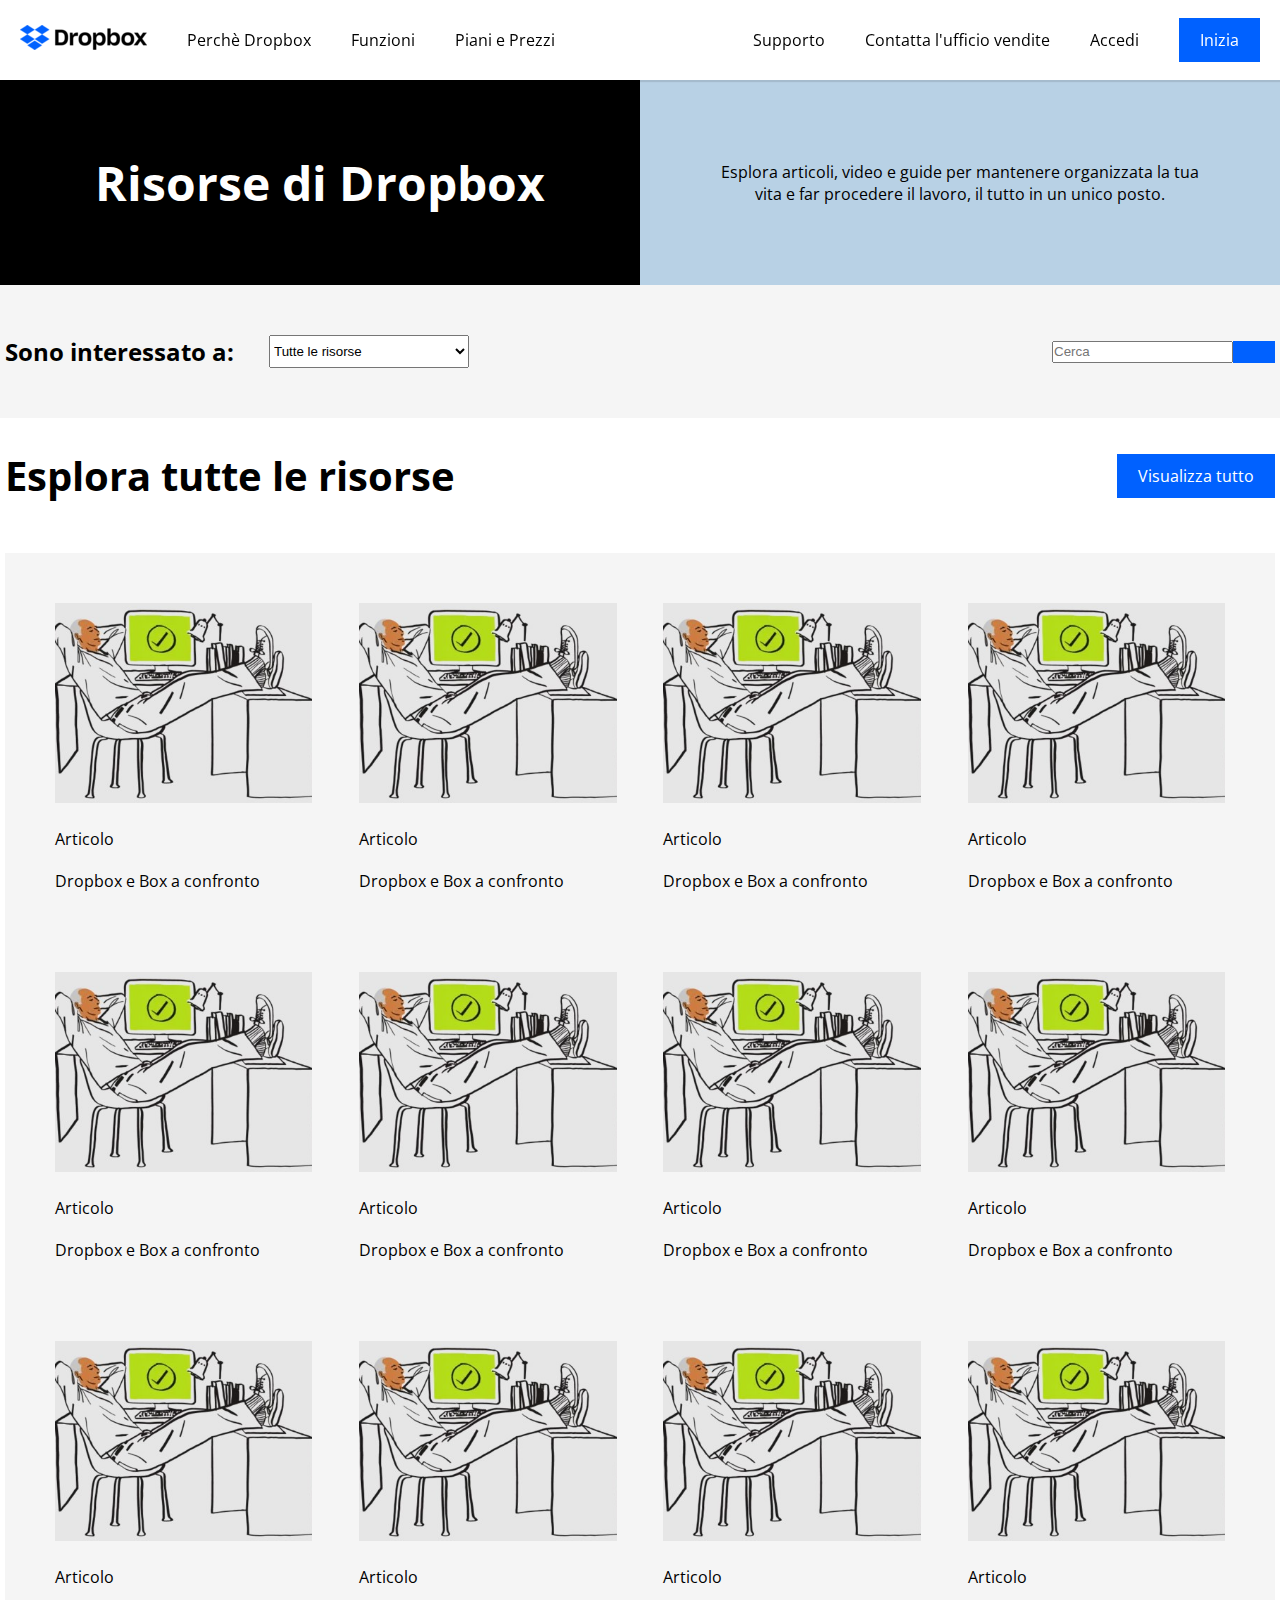
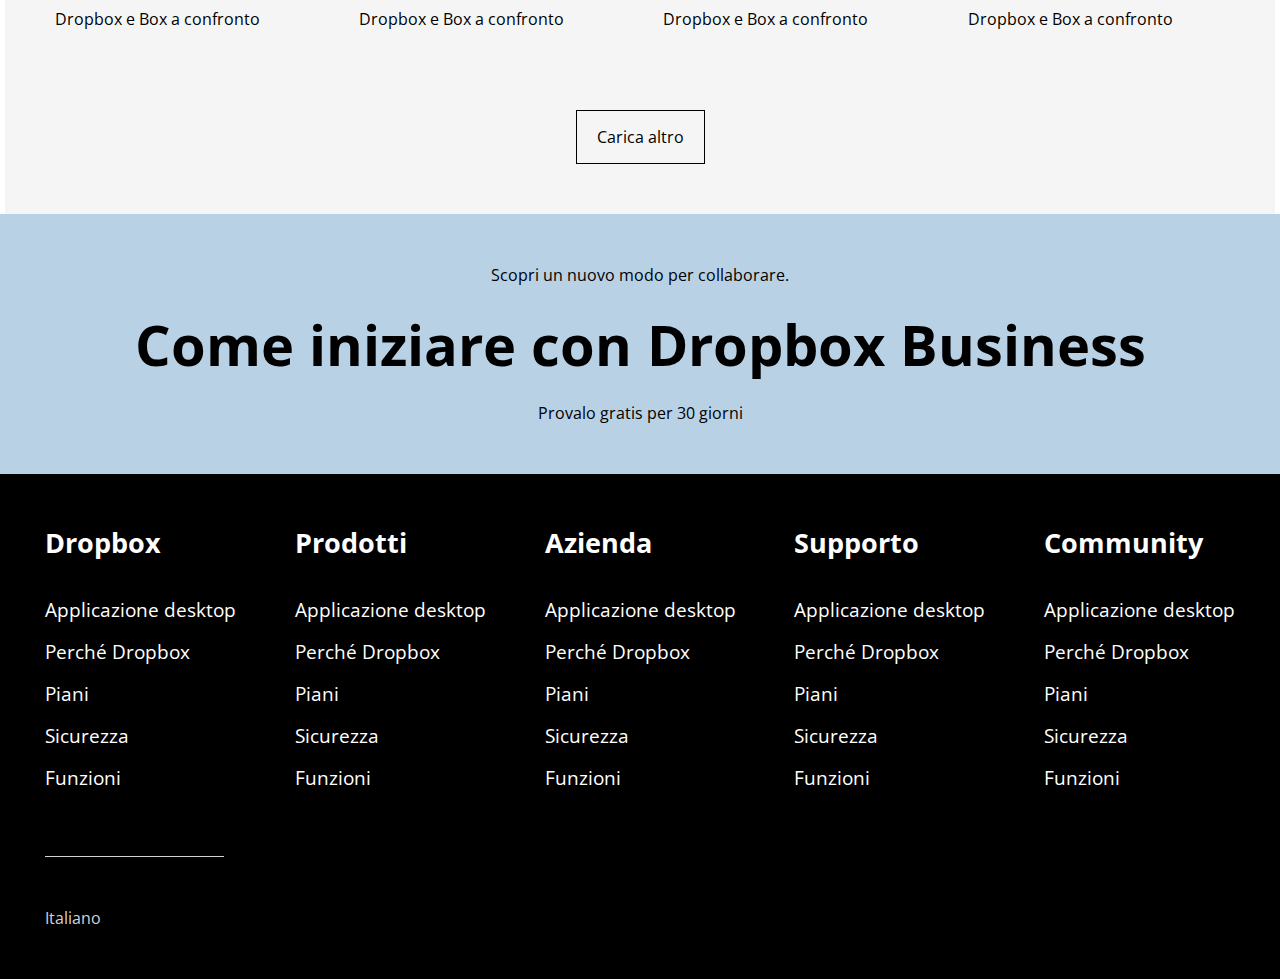
==== resources/resources.html @ 00825a8e "added resources html page" ====
<!DOCTYPE html>
<html lang="en">
<head>
    <meta charset="UTF-8">
    <meta name="viewport" content="width=device-width, initial-scale=1.0">
    <title>Dropbox - Resources</title>
    <link rel="stylesheet" href="https://cdnjs.cloudflare.com/ajax/libs/font-awesome/6.4.2/css/all.min.css" integrity="sha512-z3gLpd7yknf1YoNbCzqRKc4qyor8gaKU1qmn+CShxbuBusANI9QpRohGBreCFkKxLhei6S9CQXFEbbKuqLg0DA==" crossorigin="anonymous" referrerpolicy="no-referrer" />
    <link rel="preconnect" href="https://fonts.googleapis.com">
    <link rel="preconnect" href="https://fonts.gstatic.com" crossorigin>
    <link href="https://fonts.googleapis.com/css2?family=Open+Sans:wght@300;400;500;600;700;800&display=swap" rel="stylesheet">
    <link rel="stylesheet" href="../css/style.css">
</head>
<body id="resources">
    <header>
        <nav class="d-flex just-space-between">
            <div class="nav-left d-flex just-flex-start align-center">
                <a href="../index.html">
                    <img src="../img/loghi/logo-small.png" alt="Dropbox Logo">
                </a>
                <ul class="nav-main-menu d-flex">
                    <li>
                        <div class="nav-menu-title">Perchè Dropbox</div>
                        <div class="submenu">
                            <h5>Panoramica</h5>
                            <ul>
                                <li><a href="#">Ispirati</a></li>
                                <li><a href="#">Cosa dicono i clienti</a></li>
                                <li><a href="#">Integrazioni di app</a></li>
                                <li><a href="#">Risorse</a></li>
                            </ul>
                        </div>
                    </li>
                    <li>
                        <div class="nav-menu-title">Funzioni</div>
                        <div class="submenu">
                            <h5>Ruoli</h5>
                            <ul>
                                <li><a href="#">Creativi</a></li>
                                <li><a href="#">Clienti</a></li>
                                <li><a href="#">Marketing</a></li>
                                <li><a href="#">Risorse</a></li>
                            </ul>
                        </div>
                    </li>
                    <li>
                        <div class="nav-menu-title">Piani e Prezzi</div>
                        <div class="submenu">
                            <h5>Panoramica</h5>
                            <ul>
                                <li><a href="#">Ispirati</a></li>
                                <li><a href="#">Cosa dicono i clienti</a></li>
                                <li><a href="#">Integrazioni di app</a></li>
                                <li><a href="#">Risorse</a></li>
                            </ul>
                        </div>
                    </li>
                </ul>
            </div>
            <div class="nav-right d-flex just-flex-end align-center">
                <ul class="nav-main-menu d-flex">
                    <li>
                        <div class="nav-menu-title">Supporto</div>
                        <div class="submenu">
                            <h5>Ruoli</h5>
                            <ul>
                                <li><a href="#">Creativi</a></li>
                                <li><a href="#">Clienti</a></li>
                                <li><a href="#">Marketing</a></li>
                                <li><a href="#">Risorse</a></li>
                            </ul>
                        </div>
                    </li>
                    <li>
                        <div class="nav-menu-title">Contatta l'ufficio vendite</div>
                        <div class="submenu">
                            <h5>Panoramica</h5>
                            <ul>
                                <li><a href="#">Ispirati</a></li>
                                <li><a href="#">Cosa dicono i clienti</a></li>
                                <li><a href="#">Integrazioni di app</a></li>
                                <li><a href="#">Risorse</a></li>
                            </ul>
                        </div>
                    </li>
                    <li>
                        <div class="nav-menu-title">Accedi</div>
                        <div class="submenu">
                            <h5>Ruoli</h5>
                            <ul>
                                <li><a href="#">Creativi</a></li>
                                <li><a href="#">Clienti</a></li>
                                <li><a href="#">Marketing</a></li>
                                <li><a href="#">Risorse</a></li>
                            </ul>
                        </div>
                    </li>
                </ul>
                <a class="blue-button" href="#">Inizia</a>
            </div>

        </nav>
        

        <!-- Hero  -->
        <div>
            <div class="res-hero-container d-flex just-center">
                <div class="res-hero-half main-title d-flex just-center align-center">
                    <h1 class="">Risorse di Dropbox</h1>
                </div>
                <div class="res-hero-half main-p d-flex just-center align-center">
                    <p>
                        Esplora articoli, video e guide per mantenere organizzata la tua vita e far procedere il lavoro, il tutto in un unico posto.
                    </p>
                </div>
            </div>
        </div>
        <div class="choose-resources">
            <div class="res-container d-flex just-space-between align-center">
                <div class="browse-resources d-flex just-flex-start column-gap">
                    <h2>Sono interessato a:</h2>
                    <select name="risorse" id="">
                        <option value="">Tutte le risorse</option>
                        <option value="">Condivisione e collaborazione</option>
                        <option value="">Lavoro a distanza</option>
                        <option value="">Organizzazione</option>
                    </select>
                </div>
                <div class="search-resources">
                    <form class="searchbar d-flex" action="">
                        <input type="text" placeholder="Cerca" name="search">
                        <div class="blue-button"><i class="fa fa-search"></i></div>
                    </form>
                </div>
            </div>
        </div>
    </header>

    <main>
        <section class="explore-resources res-container">
            <div class="d-flex just-space-between align-center divider-50">
                <h2>Esplora tutte le risorse</h2>
                <a class="blue-button" href="#">Visualizza tutto</a>
            </div>
            <div class="res-card-container d-flex wrap just-space-between column-gap row-gap">
                <div class="res-card">
                    <div class="res-card-picture divider-20">
                        <img src="img/resources-card-img.png" alt="Dropbox e Box a confronto">
                    </div>
                    <div class="divider-20">Articolo</div>
                    <a class="divider-30" href="#">Dropbox e Box a confronto</a>
                </div>
                <div class="res-card">
                    <div class="res-card-picture divider-20">
                        <img src="img/resources-card-img.png" alt="Dropbox e Box a confronto">
                    </div>
                    <div class="divider-20">Articolo</div>
                    <a class="divider-30" href="#">Dropbox e Box a confronto</a>
                </div>
                <div class="res-card">
                    <div class="res-card-picture divider-20">
                        <img src="img/resources-card-img.png" alt="Dropbox e Box a confronto">
                    </div>
                    <div class="divider-20">Articolo</div>
                    <a class="divider-30" href="#">Dropbox e Box a confronto</a>
                </div>
                <div class="res-card">
                    <div class="res-card-picture divider-20">
                        <img src="img/resources-card-img.png" alt="Dropbox e Box a confronto">
                    </div>
                    <div class="divider-20">Articolo</div>
                    <a class="divider-30" href="#">Dropbox e Box a confronto</a>
                </div>
                <div class="res-card">
                    <div class="res-card-picture divider-20">
                        <img src="img/resources-card-img.png" alt="Dropbox e Box a confronto">
                    </div>
                    <div class="divider-20">Articolo</div>
                    <a class="divider-30" href="#">Dropbox e Box a confronto</a>
                </div>
                <div class="res-card">
                    <div class="res-card-picture divider-20">
                        <img src="img/resources-card-img.png" alt="Dropbox e Box a confronto">
                    </div>
                    <div class="divider-20">Articolo</div>
                    <a class="divider-30" href="#">Dropbox e Box a confronto</a>
                </div>
                <div class="res-card">
                    <div class="res-card-picture divider-20">
                        <img src="img/resources-card-img.png" alt="Dropbox e Box a confronto">
                    </div>
                    <div class="divider-20">Articolo</div>
                    <a class="divider-30" href="#">Dropbox e Box a confronto</a>
                </div>
                <div class="res-card">
                    <div class="res-card-picture divider-20">
                        <img src="img/resources-card-img.png" alt="Dropbox e Box a confronto">
                    </div>
                    <div class="divider-20">Articolo</div>
                    <a class="divider-30" href="#">Dropbox e Box a confronto</a>
                </div>
                <div class="res-card">
                    <div class="res-card-picture divider-20">
                        <img src="img/resources-card-img.png" alt="Dropbox e Box a confronto">
                    </div>
                    <div class="divider-20">Articolo</div>
                    <a class="divider-30" href="#">Dropbox e Box a confronto</a>
                </div>
                <div class="res-card">
                    <div class="res-card-picture divider-20">
                        <img src="img/resources-card-img.png" alt="Dropbox e Box a confronto">
                    </div>
                    <div class="divider-20">Articolo</div>
                    <a class="divider-30" href="#">Dropbox e Box a confronto</a>
                </div>
                <div class="res-card">
                    <div class="res-card-picture divider-20">
                        <img src="img/resources-card-img.png" alt="Dropbox e Box a confronto">
                    </div>
                    <div class="divider-20">Articolo</div>
                    <a class="divider-30" href="#">Dropbox e Box a confronto</a>
                </div>
                <div class="res-card">
                    <div class="res-card-picture divider-20">
                        <img src="img/resources-card-img.png" alt="Dropbox e Box a confronto">
                    </div>
                    <div class="divider-20">Articolo</div>
                    <a class="divider-30" href="#">Dropbox e Box a confronto</a>
                </div>

            </div>
            <div class="load-more d-flex just-center align-center">
                <a href="#">Carica altro</a>
            </div>
        </section>
        <section class="res-call-to-action">
            <div class="res-container">
                <div class="divider-20">Scopri un nuovo modo per collaborare.</div>
                <a href="#">
                    <h2 class="divider-20">
                        Come iniziare con Dropbox Business
                        <i class="fa-solid fa-arrow-right"></i>
                    </h2>
                </a>
                <div id="res-call-to-action-subtitle" ><a href="#">Provalo gratis per 30 giorni</a></div>
            </div>
        </section>
    </main>

    <!-- footer  -->
    <footer>
        <div class="hero-container">
            <div class="footer-sections d-flex just-space-between divider-50">
                <ul>
                    <li><h4 class="divider-20">Dropbox</h4></li>
                    <li><a href="#">Applicazione desktop</a></li>
                    <li><a href="#">Perché Dropbox</a></li>
                    <li><a href="#">Piani</a></li>
                    <li><a href="#">Sicurezza</a></li>
                    <li><a href="#">Funzioni</a></li>
                </ul>
                <ul>
                    <li><h4 class="divider-20">Prodotti</h4></li>
                    <li><a href="#">Applicazione desktop</a></li>
                    <li><a href="#">Perché Dropbox</a></li>
                    <li><a href="#">Piani</a></li>
                    <li><a href="#">Sicurezza</a></li>
                    <li><a href="#">Funzioni</a></li>
                </ul>
                <ul>
                    <li><h4 class="divider-20">Azienda</h4></li>
                    <li><a href="#">Applicazione desktop</a></li>
                    <li><a href="#">Perché Dropbox</a></li>
                    <li><a href="#">Piani</a></li>
                    <li><a href="#">Sicurezza</a></li>
                    <li><a href="#">Funzioni</a></li>
                </ul>
                <ul>
                    <li><h4 class="divider-20">Supporto</h4></li>
                    <li><a href="#">Applicazione desktop</a></li>
                    <li><a href="#">Perché Dropbox</a></li>
                    <li><a href="#">Piani</a></li>
                    <li><a href="#">Sicurezza</a></li>
                    <li><a href="#">Funzioni</a></li>
                </ul>
                <ul>
                    <li><h4 class="divider-20">Community</h4></li>
                    <li><a href="#">Applicazione desktop</a></li>
                    <li><a href="#">Perché Dropbox</a></li>
                    <li><a href="#">Piani</a></li>
                    <li><a href="#">Sicurezza</a></li>
                    <li><a href="#">Funzioni</a></li>
                </ul>
            </div>
            <div class="hr-xsmall divider-50"></div>
            <div class="choose-language">
                <i class="fa-solid fa-earth-americas"></i>
                <span>Italiano</span>
                <i class="fa-solid fa-chevron-up"></i>
            </div>
        </div>
    </footer>
    
</body>
</html>
---- css/style.css ----
/* main utilities  */

* {
    box-sizing: border-box;
    margin: 0;
    padding: 0;
}

body {
    font-family: 'Open Sans', sans-serif;
}

:root {
	--color-bg-main: #ffffff;
	--color-bg-hero: #b8d1e5;
    --color-text: #000000;
	--color-bg-footer: #000000;
	--color-button: #0061ff;
	--color-box-1: #a2d39b;
    --color-box-2: #61082b;
    --color-box-3: #0093ce;
    --color-box-4: #ff1c1c;
    --color-box-5: #d5001f;
    --color-box-6: #b4d0e7;
    --color-box-7: #0d2481;
    --color-box-8: #ffd830;
	--color-box-large: #f5f5f5;
    --color-call-to-action-title: #61082b;
}

.container{
    width: 1000px;
    margin: 0 auto;
    padding: 0 5px;
}

/* .debug {
    border: 1px solid var(--color-bg-footer);
} */


ul {
    list-style: none;
}

a {
    text-decoration: none;
    color: var(--color-bg-main);
    display: block;
}

.blue-button {
    background-color: var(--color-button);
    padding: 10px 20px;
    color: var(--color-bg-main);
    border: 1px solid var(--color-button);
}

.blue-button:hover {
    background-color: var(--color-bg-main);
    border: 1px solid var(--color-text);
    color: var(--color-text);
}

.simple-anchor {
    color: var(--color-button);
    text-decoration: underline;
}

.simple-anchor:hover{
    color: var(--color-box-6);
    text-decoration: none;
}

html {
    scroll-behavior: smooth;
}

.hr-small {
    width: 25%;
    border-bottom: 1px solid lightgray;
}

.hr-xsmall {
    width:15%;
    border-bottom: 1px solid lightgray;
}

/* divisori  */
.divider-50 {
    margin-bottom:50px;
}
.divider-30 {
    margin-bottom: 30px;
}
.divider-20 {
    margin-bottom: 20px;
}
.divider-10 {
    margin-bottom: 10px;
}
.section-divider {
    margin-bottom: 100px;
}

/* Flex  */
.d-flex {
    display:flex;
}
.column {
    flex-direction: column;
}
.just-space-between {
    justify-content: space-between;
}
.just-space-around {
    justify-content: space-around;
}
.just-flex-start {
    justify-content: flex-start;
}
.just-flex-end {
    justify-content: flex-end;
}
.just-center {
    justify-content: center;
}
.align-center {
    align-items: center;
    align-content: center;
}
.align-start {
    align-items: flex-start;
    align-content: flex-start;
}
.align-baseline {
    align-items: baseline;
    align-content: baseline;
}
.align-stretch {
    align-items: stretch;
    align-content: stretch;
}
.wrap {
    flex-flow: row wrap;
}
.row-gap {
    row-gap: 50px;
}
.column-gap {
    column-gap: 35px;
}
.column-gap-small {
    column-gap: 10px;
}

/* header */

/* nav  */
nav {
    height: 80px;
    background-color: var(--color-bg-main);
    width: 100%;
    position: fixed;
    top: 0;
    left: 0;
    padding: 0 20px;
    z-index: 1000;
    box-shadow: 0 1px 1px 1px rgba(0,0,0,0.1);
}

nav img {
    margin-right: 20px;
}

.nav-main-menu > li {
    position: relative;
}

.nav-menu-title {
    color: var(--color-text);
    line-height: 80px;
    padding: 0 20px;
}

.nav-menu-title:hover {
    background-color: var(--color-box-large);
    cursor: pointer;
}

nav .blue-button {
    margin-left: 20px;
}

/* navbar submenu */

.submenu {
    display: none;
    position: absolute;
    left: 0;
    top: 80px;
}

.submenu h5 {
    padding: 10px 20px;
}

.submenu li a{
    font-size: 0.8em;
    color: var(--color-text);
    padding: 10px 20px;
}

.submenu li a:hover {
    background-color:  #e4e4e4;
    text-decoration: underline;
}

.nav-main-menu > li:hover .submenu{
    display: block;
    background-color: var(--color-box-large);
    width: 100%;
}





/* hero  */
#hero {
    background-color: var(--color-bg-hero);
    margin-top: 80px;
}

.hero-container {
    max-width: 1200px;
    margin: 0 auto;
    padding: 0 5px;
}
.hero-divider {
    margin-top: 60px;
    margin-bottom: 60px;
}

#hero h1 {
    font-size: 5em;
    font-weight: 900;
    padding-top: 70px;
}
.hero-text {
    max-width: 30%;
}

#hero a {
    display: block;
    width: fit-content;
    color: var(--color-text);
}

#hero .arrow-down {
    font-size: 3em;
    color: var(--color-text);
}

#hero .arrow-down:hover {
    font-size: 3.2em;
}

.hero-content {
    position: relative;
    top: 80px;
}

.hero-img img {
    width: 100%;
}


/* main  */


main {
    padding-top: 150px;
}

main h2 {
    font-size: 2.5em;
}

main h3 {
    font-size: 1.5em;
}

/* billing section  */
.billing-plan {
    width: 30%;
    border: 1px solid lightgray;
}
.billing-plan-header {
    text-align: center;
    border-bottom: 1px solid lightgrey;
    padding: 10px 0;
}
.billing-plan-body {
    padding: 30px 20px;
}

.sub-price {
    font-weight: lighter;
}

.billing-plan-body .blue-button {
    text-align: center;
}
.billing-plan-body .simple-anchor {
    display: inline-block;
}
.billing-plan-details i {
    color: var(--color-button);
}
.billing-plan-big-box {
    border: 1px solid lightgray;
}
.billing-plan-big-box a{
    width: 35%;
}


/*partner section  */
.dropbox-partner img {
    width: 60%;
}
.dropbox-partner-text {
    padding: 50px 20px;
}

.dropbox-partner a {
    color: var(--color-text);
    border: 2px solid var(--color-text);
    padding: 10px 15px;
    display: block;
    width: fit-content;
}

.dropbox-partner a:hover {
    background-color: var(--color-button);
    border: 1px solid var(--color-button);
    color: var(--color-bg-main);
}

/* dropbox business section  */

.card {
    width: 30%;
}

.card img {
    width: 100%;
}

.dropbox-business .second-h2 {
    padding-top: 200px;
}

/* brand  */

.brand-wrapper {
    width: calc(100% / 3);
    height:calc(100vw / 3);
    background-color: var(--color-box-large);
}
.brand-box {
    width: 50%;
    height: 50%;
}
.brand-box img {
    filter: invert(100%);
    width: 50%;
}
.brand-box:hover {
    border: 15px solid rgba(255, 255, 255, 0.3);
}

.brand-box:hover img {
    width:calc(50% + 15px);
}

#designit {
    background-color: var(--color-box-1);
}
#asu {
    background-color: var(--color-box-2);
}
#uf {
    background-color: var(--color-box-3);
}
#topps {
    background-color: var(--color-box-4);
}
#wbr {
    background-color: var(--color-box-5);
}
#hearst {
    background-color: var(--color-box-6);
}
#lonely-planet {
    background-color: var(--color-box-7);
}
#clear-channel {
    background-color: var(--color-box-8);
}

#big-brand-wrapper {
    padding: 50px;
    overflow-y: auto;
}
#big-brand-wrapper img {
    width: 50%;
}



/* call to action  */
.call-to-action {
    background-color: var(--color-box-6);
    height: calc(100vw / 6);
}

.call-to-action h2 {
    color: var(--color-call-to-action-title);
    padding: 0;
}

.call-to-action-text {
    width: 50%;
}
.call-to-action-button a {
    color: var(--color-text);
    background-color: var(--color-bg-main);
    padding: 10px 20px;
    border: 1px solid var(--color-bg-main);

}

.call-to-action-button a:hover {
    background-color: var(--color-button);
    border: 1px solid var(--color-button);
    color: var(--color-bg-main);
}

/* faq */
.faq-question {
    padding: 50px 0;
    border-bottom: 1px solid var(--color-text);
}

.faq-box .faq-question:first-child {
    border-top: 1px solid var(--color-text);
}

.faq h3 {
    font-size: 1.2em;
}
.faq-question p {
    margin-top: 20px;
}

.faq-box p, .faq-box .fa-chevron-down {
    display: none;
}

.faq-question:hover {
    background-color: var(--color-box-large);
}

.faq-question:hover .fa-chevron-up {
    display: none;
}

.faq-question:hover p, .faq-question:hover .fa-chevron-down {
    display: block;
}


/* footer  */
footer {
    background-color: var(--color-bg-footer);
    color: var(--color-bg-main);
    padding: 50px 0;

}

.footer-sections h4 {
    font-size: 1.4em;
}
.footer-sections li {
    font-size: 1.2em;
    padding-bottom: 15px;
}
footer a:hover {
    text-decoration: underline;
}

.choose-language {
    color: lightgray;
    cursor: pointer;

}


/* resources page */

.res-container {
    max-width:1400px;
    margin: 0 auto;
    padding: 0 5px;
}

/*resources hero */
.res-hero-container {
    margin-top: 80px;
}
.res-hero-half {
    width: 50%;
    text-align: center;
    padding:70px;
}

#resources h1 {
    font-size: 3em;
    padding: 0;
    color: var(--color-bg-main);
}

.res-hero-half.main-title{
    background-color: var(--color-bg-footer);
}

.res-hero-half.main-p{
    background-color: var(--color-bg-hero);
}

/* choose resources section  */

.choose-resources {
    background-color: var(--color-box-large);
}

.choose-resources h2 {
    font-weight: 2.5em;
}

.browse-resources {
    width:50%;
    padding: 50px 0;
}
.browse-resources select {
    text-decoration: none;
}

/* resources main  */
#resources main {
    padding-top: 30px;
    background-color: var(--color-bg-main);
}

/* explore resources section  */

.res-card-container {
    background-color: var(--color-box-large);
    padding: 50px;
}

.res-card {
    width: 22%;
}

.res-card-picture img{
    width:100%;
    height:200px;
    object-fit: cover;
}
.res-card a {
    color: var(--color-text); 
}
.res-card a:hover {
    text-decoration: underline;
}
.load-more a {
    color: var(--color-text);
    background-color: var(--color-box-large);
    padding: 15px 20px;
    border: 1px solid var(--color-text);
}

.load-more {
    background-color: var(--color-box-large);
    padding-bottom: 50px;
}
.load-more a:hover {
    color: var(--color-bg-main);
    background-color: var(--color-button);
    padding: 15px 20px;
    border: 1px solid var(--color-button);
}

/* Resources call to cation  */
.res-call-to-action {
    background-color: var(--color-bg-hero);
    text-align: center;
    padding: 50px;
}

.res-call-to-action a{
    color: var(--color-text);
}
.res-call-to-action a:hover{
    text-decoration: underline;
}
.res-call-to-action h2{
    font-size: 3.5em;
}
.res-call-to-action h2:hover i{
    font-size: 0.8em;
}
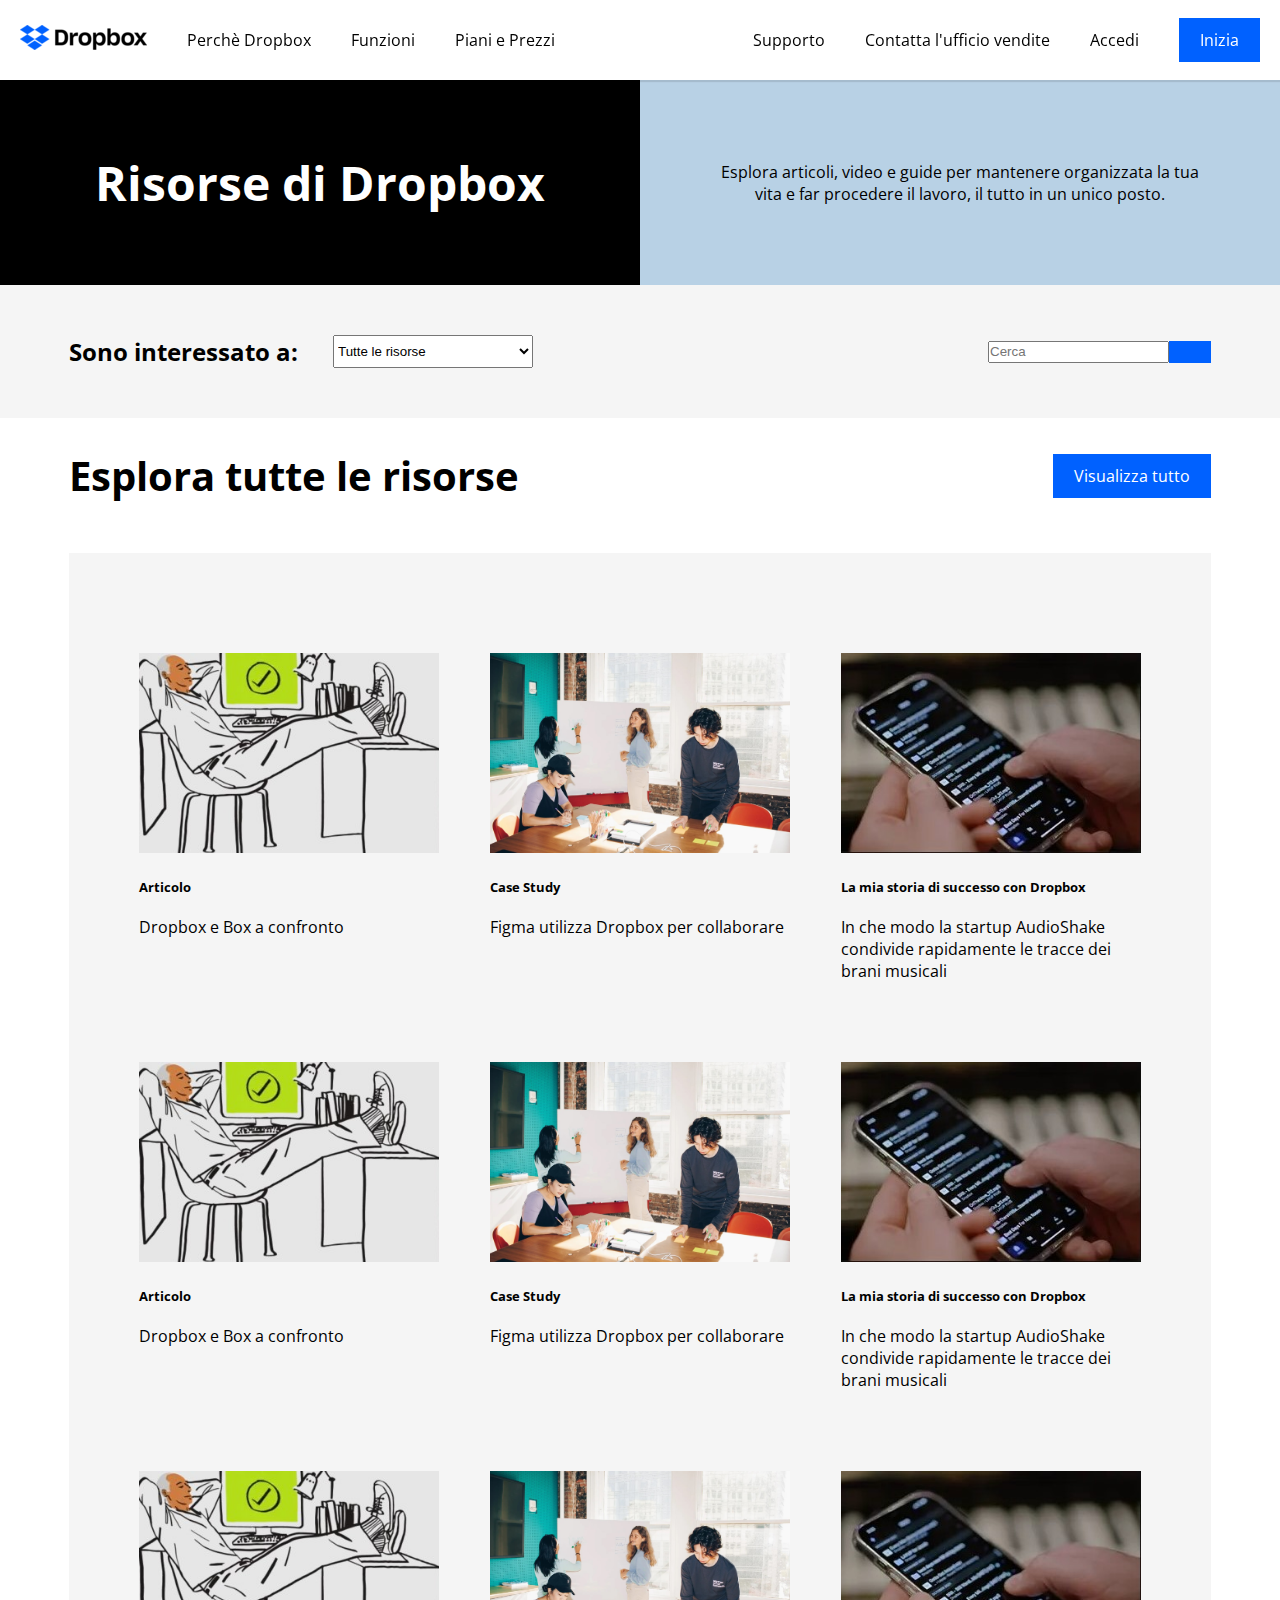
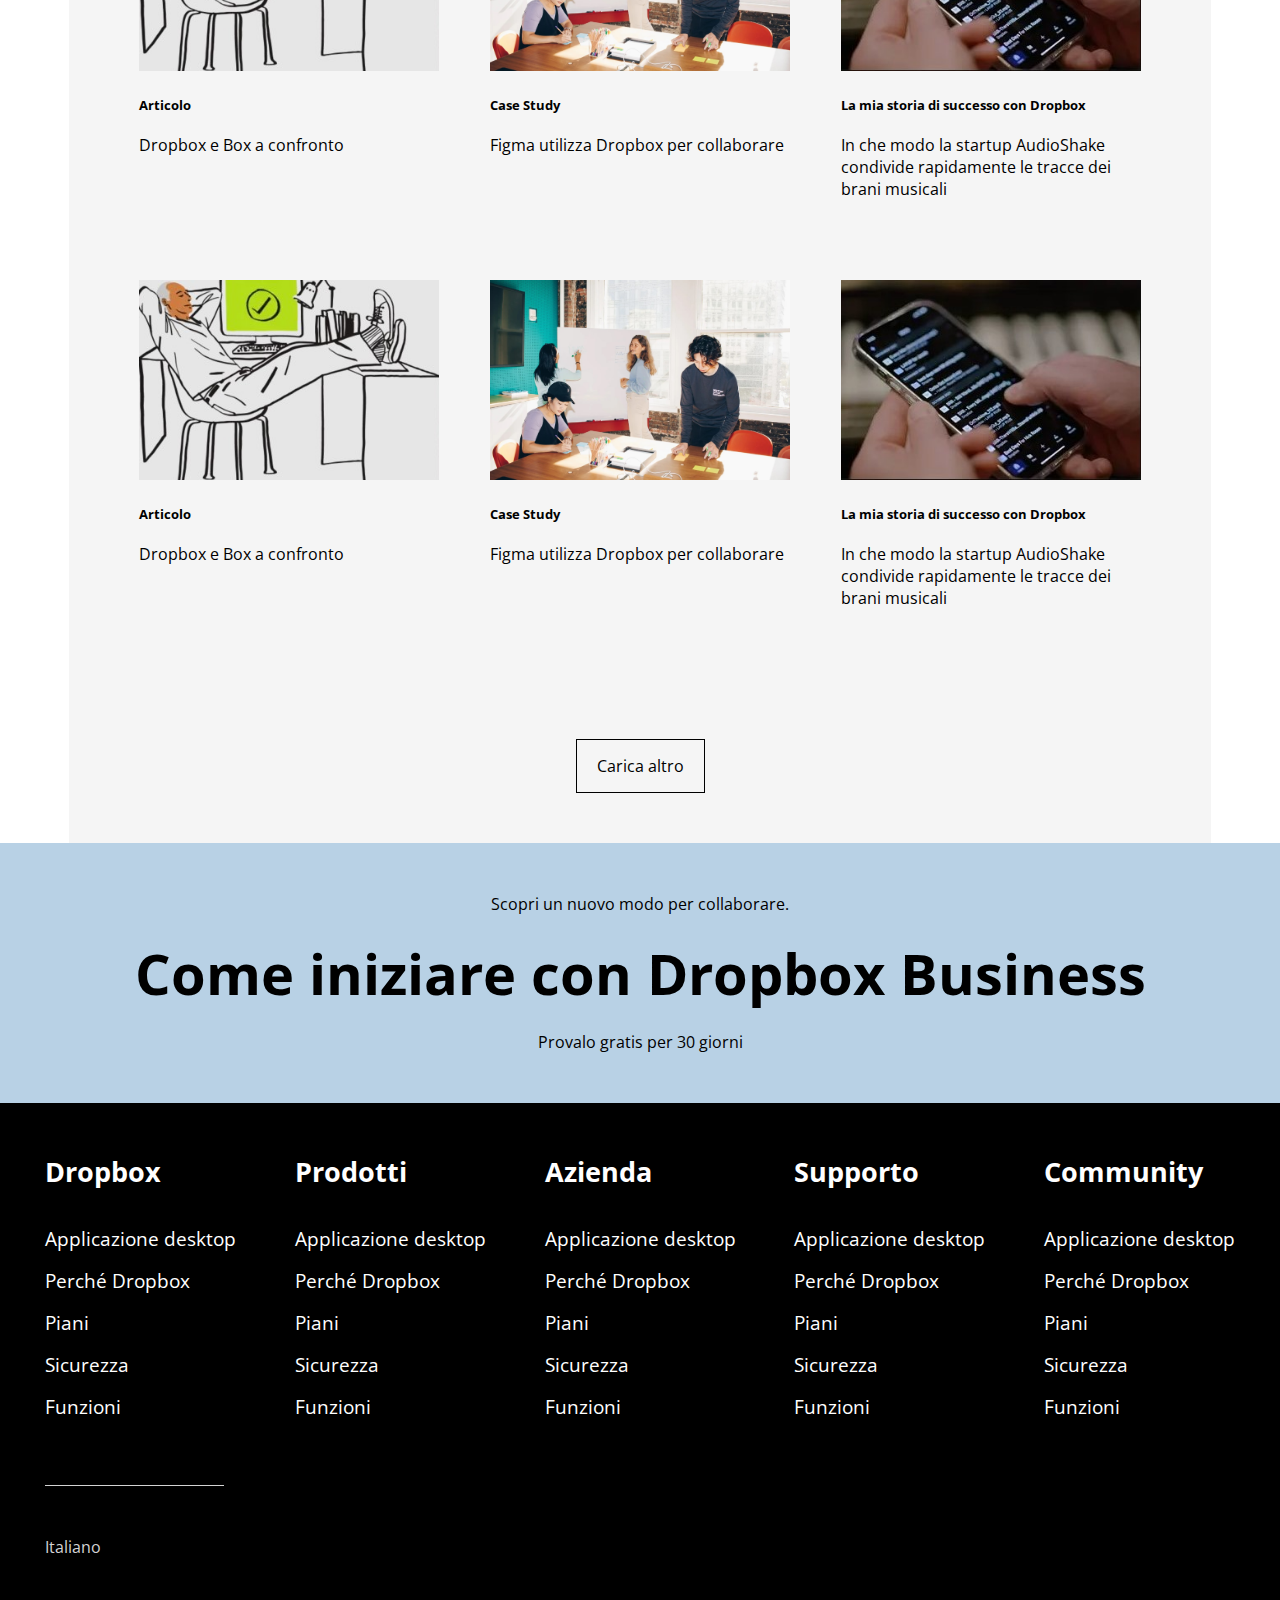
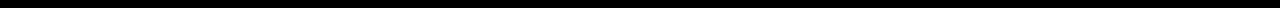
==== commit 75524cef: "resources choose section completed + general fix" ====
--- a/resources/resources.html
+++ b/resources/resources.html
@@ -12,6 +12,7 @@
 </head>
 <body id="resources">
     <header>
+        <!-- nav  -->
         <nav class="d-flex just-space-between">
             <div class="nav-left d-flex just-flex-start align-center">
                 <a href="../index.html">
@@ -100,7 +101,6 @@
 
         </nav>
         
-
         <!-- Hero  -->
         <div>
             <div class="res-hero-container d-flex just-center">
@@ -114,10 +114,12 @@
                 </div>
             </div>
         </div>
+
+        <!-- scegli risorse  -->
         <div class="choose-resources">
             <div class="res-container d-flex just-space-between align-center">
                 <div class="browse-resources d-flex just-flex-start column-gap">
-                    <h2>Sono interessato a:</h2>
+                    <h2>Sono interessato a: </h2>
                     <select name="risorse" id="">
                         <option value="">Tutte le risorse</option>
                         <option value="">Condivisione e collaborazione</option>
@@ -136,6 +138,7 @@
     </header>
 
     <main>
+        <!-- esplora risorse  -->
         <section class="explore-resources res-container">
             <div class="d-flex just-space-between align-center divider-50">
                 <h2>Esplora tutte le risorse</h2>
@@ -143,95 +146,124 @@
             </div>
             <div class="res-card-container d-flex wrap just-space-between column-gap row-gap">
                 <div class="res-card">
-                    <div class="res-card-picture divider-20">
-                        <img src="img/resources-card-img.png" alt="Dropbox e Box a confronto">
-                    </div>
-                    <div class="divider-20">Articolo</div>
-                    <a class="divider-30" href="#">Dropbox e Box a confronto</a>
-                </div>
-                <div class="res-card">
-                    <div class="res-card-picture divider-20">
-                        <img src="img/resources-card-img.png" alt="Dropbox e Box a confronto">
-                    </div>
-                    <div class="divider-20">Articolo</div>
-                    <a class="divider-30" href="#">Dropbox e Box a confronto</a>
-                </div>
-                <div class="res-card">
-                    <div class="res-card-picture divider-20">
-                        <img src="img/resources-card-img.png" alt="Dropbox e Box a confronto">
-                    </div>
-                    <div class="divider-20">Articolo</div>
-                    <a class="divider-30" href="#">Dropbox e Box a confronto</a>
-                </div>
-                <div class="res-card">
-                    <div class="res-card-picture divider-20">
-                        <img src="img/resources-card-img.png" alt="Dropbox e Box a confronto">
-                    </div>
-                    <div class="divider-20">Articolo</div>
-                    <a class="divider-30" href="#">Dropbox e Box a confronto</a>
-                </div>
-                <div class="res-card">
-                    <div class="res-card-picture divider-20">
-                        <img src="img/resources-card-img.png" alt="Dropbox e Box a confronto">
-                    </div>
-                    <div class="divider-20">Articolo</div>
-                    <a class="divider-30" href="#">Dropbox e Box a confronto</a>
-                </div>
-                <div class="res-card">
-                    <div class="res-card-picture divider-20">
-                        <img src="img/resources-card-img.png" alt="Dropbox e Box a confronto">
-                    </div>
-                    <div class="divider-20">Articolo</div>
-                    <a class="divider-30" href="#">Dropbox e Box a confronto</a>
-                </div>
-                <div class="res-card">
-                    <div class="res-card-picture divider-20">
-                        <img src="img/resources-card-img.png" alt="Dropbox e Box a confronto">
-                    </div>
-                    <div class="divider-20">Articolo</div>
-                    <a class="divider-30" href="#">Dropbox e Box a confronto</a>
-                </div>
-                <div class="res-card">
-                    <div class="res-card-picture divider-20">
-                        <img src="img/resources-card-img.png" alt="Dropbox e Box a confronto">
-                    </div>
-                    <div class="divider-20">Articolo</div>
-                    <a class="divider-30" href="#">Dropbox e Box a confronto</a>
-                </div>
-                <div class="res-card">
-                    <div class="res-card-picture divider-20">
-                        <img src="img/resources-card-img.png" alt="Dropbox e Box a confronto">
-                    </div>
-                    <div class="divider-20">Articolo</div>
-                    <a class="divider-30" href="#">Dropbox e Box a confronto</a>
-                </div>
-                <div class="res-card">
-                    <div class="res-card-picture divider-20">
-                        <img src="img/resources-card-img.png" alt="Dropbox e Box a confronto">
-                    </div>
-                    <div class="divider-20">Articolo</div>
-                    <a class="divider-30" href="#">Dropbox e Box a confronto</a>
-                </div>
-                <div class="res-card">
-                    <div class="res-card-picture divider-20">
-                        <img src="img/resources-card-img.png" alt="Dropbox e Box a confronto">
-                    </div>
-                    <div class="divider-20">Articolo</div>
-                    <a class="divider-30" href="#">Dropbox e Box a confronto</a>
-                </div>
-                <div class="res-card">
-                    <div class="res-card-picture divider-20">
-                        <img src="img/resources-card-img.png" alt="Dropbox e Box a confronto">
-                    </div>
-                    <div class="divider-20">Articolo</div>
-                    <a class="divider-30" href="#">Dropbox e Box a confronto</a>
-                </div>
-
-            </div>
+                    <figure class="divider-20">
+                        <a href="#">
+                            <img src="img/resources-card-img01.png" alt="Dropbox e Box a confronto">
+                        </a>
+                    </figure>
+                    <div class="card-text-type divider-20">Articolo</div>
+                    <a class="card-text-title divider-30" href="#">Dropbox e Box a confronto</a>
+                </div>
+                <div class="res-card">
+                    <figure class="divider-20">
+                        <a href="#">
+                            <img src="img/resources-card-img02.jpg" alt="Figma utilizza dropbox per collaborare">
+                        </a>
+                    </figure>
+                    <div class="card-text-type divider-20">Case Study</div>
+                    <a class="card-text-title divider-30" href="#">Figma utilizza Dropbox per collaborare</a>
+                </div>
+                <div class="res-card">
+                    <figure class="divider-20">
+                        <a href="#">
+                            <img src="img/resources-card-img03.jpg" alt="Storia di successo">
+                        </a>
+                    </figure>
+                    <div class="card-text-type divider-20">La mia storia di successo con Dropbox</div>
+                    <a class="card-text-title divider-30" href="#">In che modo la startup AudioShake condivide rapidamente le tracce dei brani musicali</a>
+                </div>
+                <div class="res-card">
+                    <figure class="divider-20">
+                        <a href="#">
+                            <img src="img/resources-card-img01.png" alt="Dropbox e Box a confronto">
+                        </a>
+                    </figure>
+                    <div class="card-text-type divider-20">Articolo</div>
+                    <a class="card-text-title divider-30" href="#">Dropbox e Box a confronto</a>
+                </div>
+                <div class="res-card">
+                    <figure class="divider-20">
+                        <a href="#">
+                            <img src="img/resources-card-img02.jpg" alt="Figma utilizza dropbox per collaborare">
+                        </a>
+                    </figure>
+                    <div class="card-text-type divider-20">Case Study</div>
+                    <a class="card-text-title divider-30" href="#">Figma utilizza Dropbox per collaborare</a>
+                </div>
+                <div class="res-card">
+                    <figure class="divider-20">
+                        <a href="#">
+                            <img src="img/resources-card-img03.jpg" alt="Storia di successo">
+                        </a>
+                    </figure>
+                    <div class="card-text-type divider-20">La mia storia di successo con Dropbox</div>
+                    <a class="card-text-title divider-30" href="#">In che modo la startup AudioShake condivide rapidamente le tracce dei brani musicali</a>
+                </div>
+                <div class="res-card">
+                    <figure class="divider-20">
+                        <a href="#">
+                            <img src="img/resources-card-img01.png" alt="Dropbox e Box a confronto">
+                        </a>
+                    </figure>
+                    <div class="card-text-type divider-20">Articolo</div>
+                    <a class="card-text-title divider-30" href="#">Dropbox e Box a confronto</a>
+                </div>
+                <div class="res-card">
+                    <figure class="divider-20">
+                        <a href="#">
+                            <img src="img/resources-card-img02.jpg" alt="Figma utilizza dropbox per collaborare">
+                        </a>
+                    </figure>
+                    <div class="card-text-type divider-20">Case Study</div>
+                    <a class="card-text-title divider-30" href="#">Figma utilizza Dropbox per collaborare</a>
+                </div>
+                <div class="res-card">
+                    <figure class="divider-20">
+                        <a href="#">
+                            <img src="img/resources-card-img03.jpg" alt="Storia di successo">
+                        </a>
+                    </figure>
+                    <div class="card-text-type divider-20">La mia storia di successo con Dropbox</div>
+                    <a class="card-text-title divider-30" href="#">In che modo la startup AudioShake condivide rapidamente le tracce dei brani musicali</a>
+                </div>
+                <div class="res-card">
+                    <figure class="divider-20">
+                        <a href="#">
+                            <img src="img/resources-card-img01.png" alt="Dropbox e Box a confronto">
+                        </a>
+                    </figure>
+                    <div class="card-text-type divider-20">Articolo</div>
+                    <a class="card-text-title divider-30" href="#">Dropbox e Box a confronto</a>
+                </div>
+                <div class="res-card">
+                    <figure class="divider-20">
+                        <a href="#">
+                            <img src="img/resources-card-img02.jpg" alt="Figma utilizza dropbox per collaborare">
+                        </a>
+                    </figure>
+                    <div class="card-text-type divider-20">Case Study</div>
+                    <a class="card-text-title divider-30" href="#">Figma utilizza Dropbox per collaborare</a>
+                </div>
+                <div class="res-card">
+                    <figure class="divider-20">
+                        <a href="#">
+                            <img src="img/resources-card-img03.jpg" alt="Storia di successo">
+                        </a>
+                    </figure>
+                    <div class="card-text-type divider-20">La mia storia di successo con Dropbox</div>
+                    <a class="card-text-title divider-30" href="#">In che modo la startup AudioShake condivide rapidamente le tracce dei brani musicali</a>
+                </div>
+               
+
+            </div>
+
+            <!-- carica altro  -->
             <div class="load-more d-flex just-center align-center">
                 <a href="#">Carica altro</a>
             </div>
         </section>
+
+        <!-- call to action  -->
         <section class="res-call-to-action">
             <div class="res-container">
                 <div class="divider-20">Scopri un nuovo modo per collaborare.</div>
--- a/css/style.css
+++ b/css/style.css
@@ -369,6 +369,7 @@
     height:calc(100vw / 3);
     background-color: var(--color-box-large);
 }
+
 .brand-box {
     width: 50%;
     height: 50%;
@@ -412,10 +413,15 @@
 
 #big-brand-wrapper {
     padding: 50px;
-    overflow-y: auto;
-}
+}
+
 #big-brand-wrapper img {
     width: 50%;
+}
+
+.brand-text-spacing {
+    overflow-y: auto;
+    height: 100%;
 }
 
 
@@ -511,7 +517,7 @@
 /* resources page */
 
 .res-container {
-    max-width:1400px;
+    max-width:90%;
     margin: 0 auto;
     padding: 0 5px;
 }
@@ -546,16 +552,8 @@
     background-color: var(--color-box-large);
 }
 
-.choose-resources h2 {
-    font-weight: 2.5em;
-}
-
 .browse-resources {
-    width:50%;
     padding: 50px 0;
-}
-.browse-resources select {
-    text-decoration: none;
 }
 
 /* resources main  */
@@ -568,24 +566,33 @@
 
 .res-card-container {
     background-color: var(--color-box-large);
-    padding: 50px;
+    padding: 100px 70px;
 }
 
 .res-card {
     width: 22%;
-}
-
-.res-card-picture img{
-    width:100%;
+    min-width: 300px;
+}
+
+.res-card figure img {
+    width: 100%;
     height:200px;
     object-fit: cover;
 }
-.res-card a {
+
+.card-text-title {
     color: var(--color-text); 
 }
-.res-card a:hover {
+.card-text-title:hover {
     text-decoration: underline;
 }
+.card-text-type {
+    font-weight: bold;
+    font-size: 0.8rem;
+}
+
+/* carica altro  */
+
 .load-more a {
     color: var(--color-text);
     background-color: var(--color-box-large);
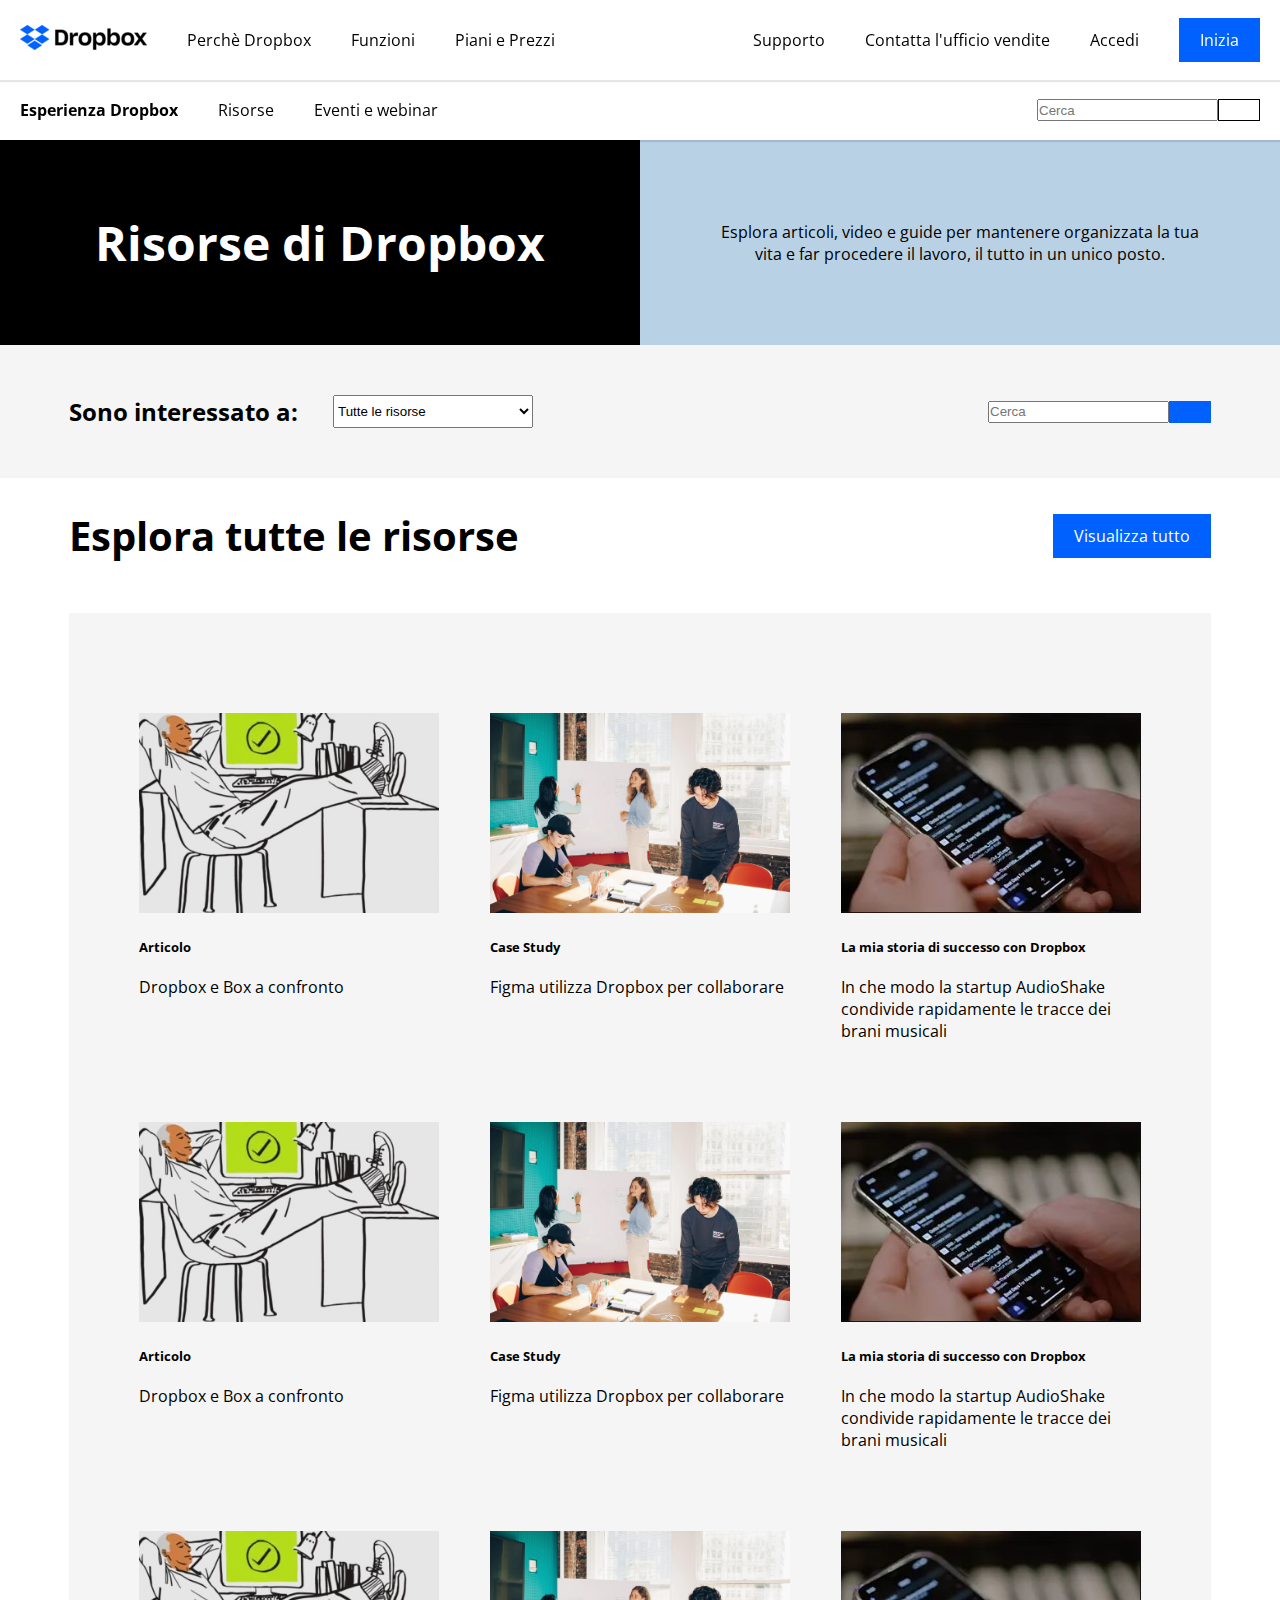
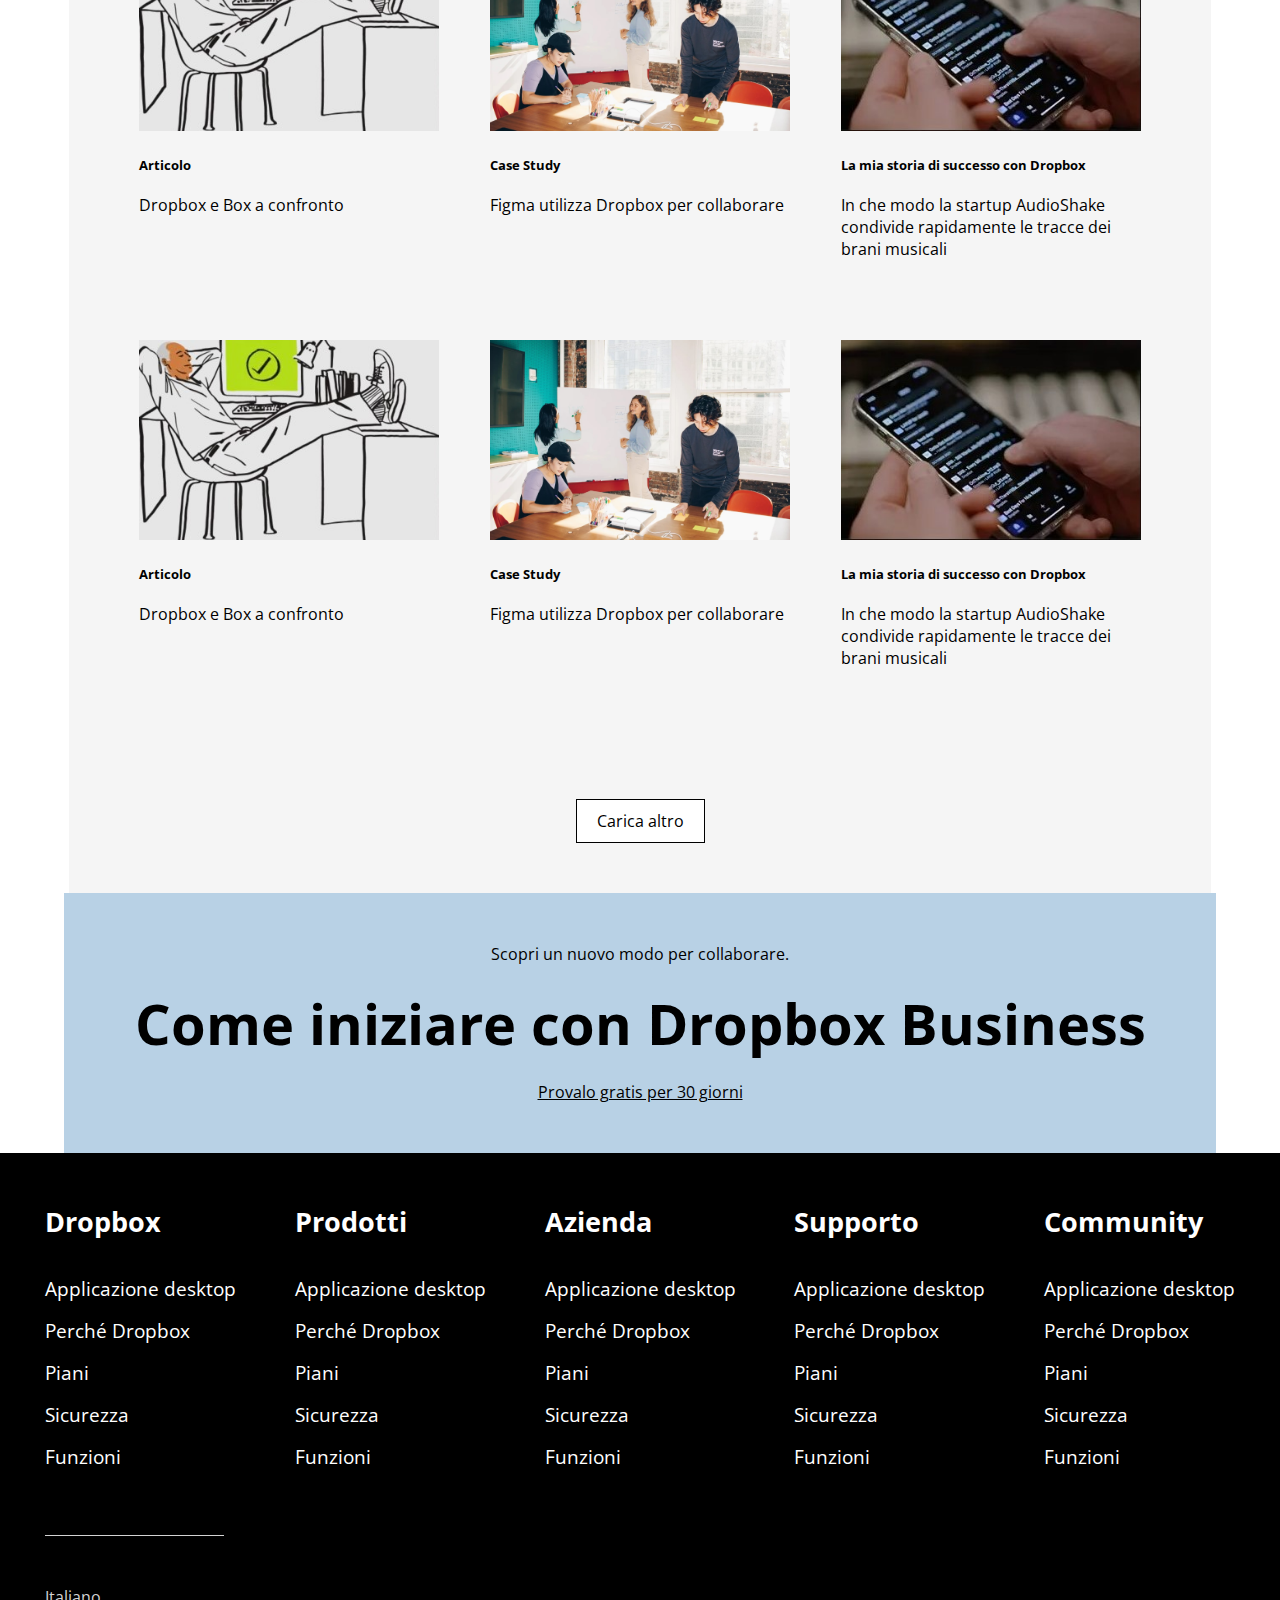
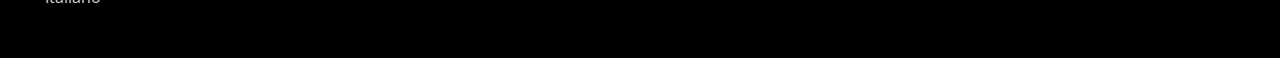
==== commit d7d378e2: "resources added second navbar" ====
--- a/resources/resources.html
+++ b/resources/resources.html
@@ -100,6 +100,33 @@
             </div>
 
         </nav>
+
+        <!-- seconda navbar  -->
+        <nav id="secondary-nav" class="d-flex just-space-between">
+            <div class="nav-left d-flex just-flex-start align-center">
+                <ul class="nav-main-menu d-flex">
+                    <li>
+                        <div class="nav-menu-title">Esperienza Dropbox</div>
+                    </li>
+                    <li>
+                        <div class="nav-menu-title">Risorse</div>
+                    </li>
+                    <li>
+                        <div class="nav-menu-title">Eventi e webinar</div>
+                        </div>
+                    </li>
+                </ul>
+            </div>
+            <div class="nav-right d-flex just-flex-end align-center">
+                <div class="search-resources">
+                    <form class="searchbar d-flex" action="">
+                        <input type="text" placeholder="Cerca" name="search">
+                        <div class="white-button"><i class="fa fa-search"></i></div>
+                    </form>
+                </div>
+            </div>
+
+        </nav>
         
         <!-- Hero  -->
         <div>
@@ -259,22 +286,30 @@
 
             <!-- carica altro  -->
             <div class="load-more d-flex just-center align-center">
-                <a href="#">Carica altro</a>
+                <a class="white-button" href="#">Carica altro</a>
             </div>
         </section>
 
         <!-- call to action  -->
-        <section class="res-call-to-action">
-            <div class="res-container">
-                <div class="divider-20">Scopri un nuovo modo per collaborare.</div>
-                <a href="#">
-                    <h2 class="divider-20">
-                        Come iniziare con Dropbox Business
-                        <i class="fa-solid fa-arrow-right"></i>
-                    </h2>
-                </a>
-                <div id="res-call-to-action-subtitle" ><a href="#">Provalo gratis per 30 giorni</a></div>
-            </div>
+        <section>
+
+            <div class="res-container res-call-to-action">
+
+                <div class="divider-20">
+                    Scopri un nuovo modo per collaborare.
+                </div>
+
+                <h2 class="res-call-to-action-title divider-20">
+                    <a href="#"></a>
+                    <span>Come iniziare con Dropbox Business</span>
+                    <i class="fa-solid fa-arrow-right"></i>
+                </h2>
+
+                <div class="res-call-to-action-subtitle" >
+                    <a href="#">Provalo gratis per 30 giorni</a>
+                </div>
+            </div>
+
         </section>
     </main>
 
--- a/css/style.css
+++ b/css/style.css
@@ -62,6 +62,19 @@
     color: var(--color-text);
 }
 
+.white-button {
+    background-color: var(--color-bg-main);
+    padding: 10px 20px;
+    color: var(--color-text);
+    border: 1px solid var(--color-text);
+}
+
+.white-button:hover {
+    background-color: var(--color-button);
+    border: 1px solid var(--color-button);
+    color: var(--color-bg-main);
+}
+
 .simple-anchor {
     color: var(--color-button);
     text-decoration: underline;
@@ -522,9 +535,29 @@
     padding: 0 5px;
 }
 
+/* secondary nav  */
+#secondary-nav {
+    margin-top: 80px;
+    z-index: 900;
+    height: 60px;
+    padding: 0;
+    
+}
+
+#secondary-nav li .nav-menu-title{
+    line-height: 60px;
+}
+
+#secondary-nav li:first-child {
+    font-weight: bold;
+}
+#secondary-nav .nav-right{
+    padding-right: 20px;
+}
+
 /*resources hero */
 .res-hero-container {
-    margin-top: 80px;
+    margin-top: 140px;
 }
 .res-hero-half {
     width: 50%;
@@ -593,25 +626,13 @@
 
 /* carica altro  */
 
-.load-more a {
-    color: var(--color-text);
-    background-color: var(--color-box-large);
-    padding: 15px 20px;
-    border: 1px solid var(--color-text);
-}
-
 .load-more {
     background-color: var(--color-box-large);
     padding-bottom: 50px;
 }
-.load-more a:hover {
-    color: var(--color-bg-main);
-    background-color: var(--color-button);
-    padding: 15px 20px;
-    border: 1px solid var(--color-button);
-}
-
-/* Resources call to cation  */
+
+
+/* Resources call to action  */
 .res-call-to-action {
     background-color: var(--color-bg-hero);
     text-align: center;
@@ -621,12 +642,25 @@
 .res-call-to-action a{
     color: var(--color-text);
 }
-.res-call-to-action a:hover{
+
+.res-call-to-action-title{
+    font-size: 3.5em;
+}
+
+.res-call-to-action-title i{
+    font-size: 0.5em;
+}
+.res-call-to-action-title:hover i{
+    font-size: 0.4em;
+}
+
+.res-call-to-action-title:hover{
     text-decoration: underline;
 }
-.res-call-to-action h2{
-    font-size: 3.5em;
-}
-.res-call-to-action h2:hover i{
-    font-size: 0.8em;
-}
+
+.res-call-to-action-subtitle a{
+    text-decoration: underline;
+}
+.res-call-to-action-subtitle a:hover{
+    text-decoration: none;
+}
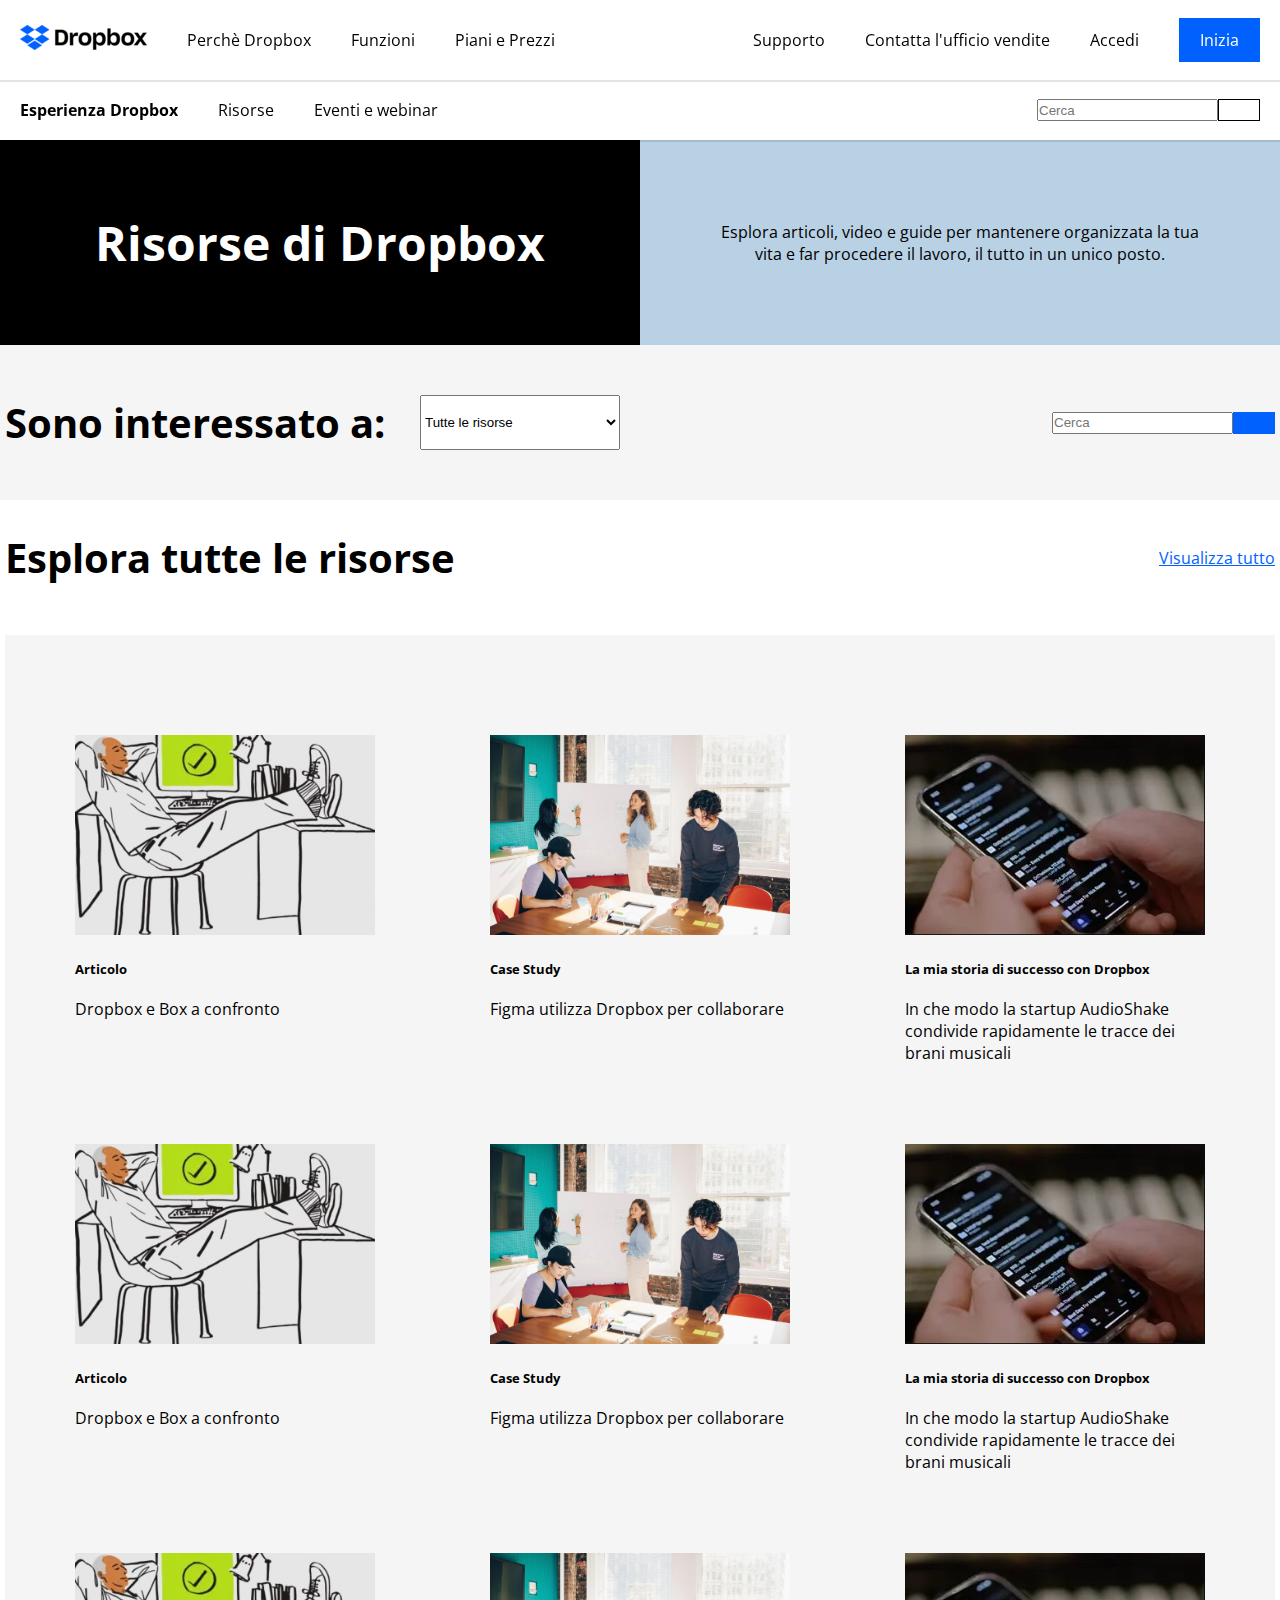
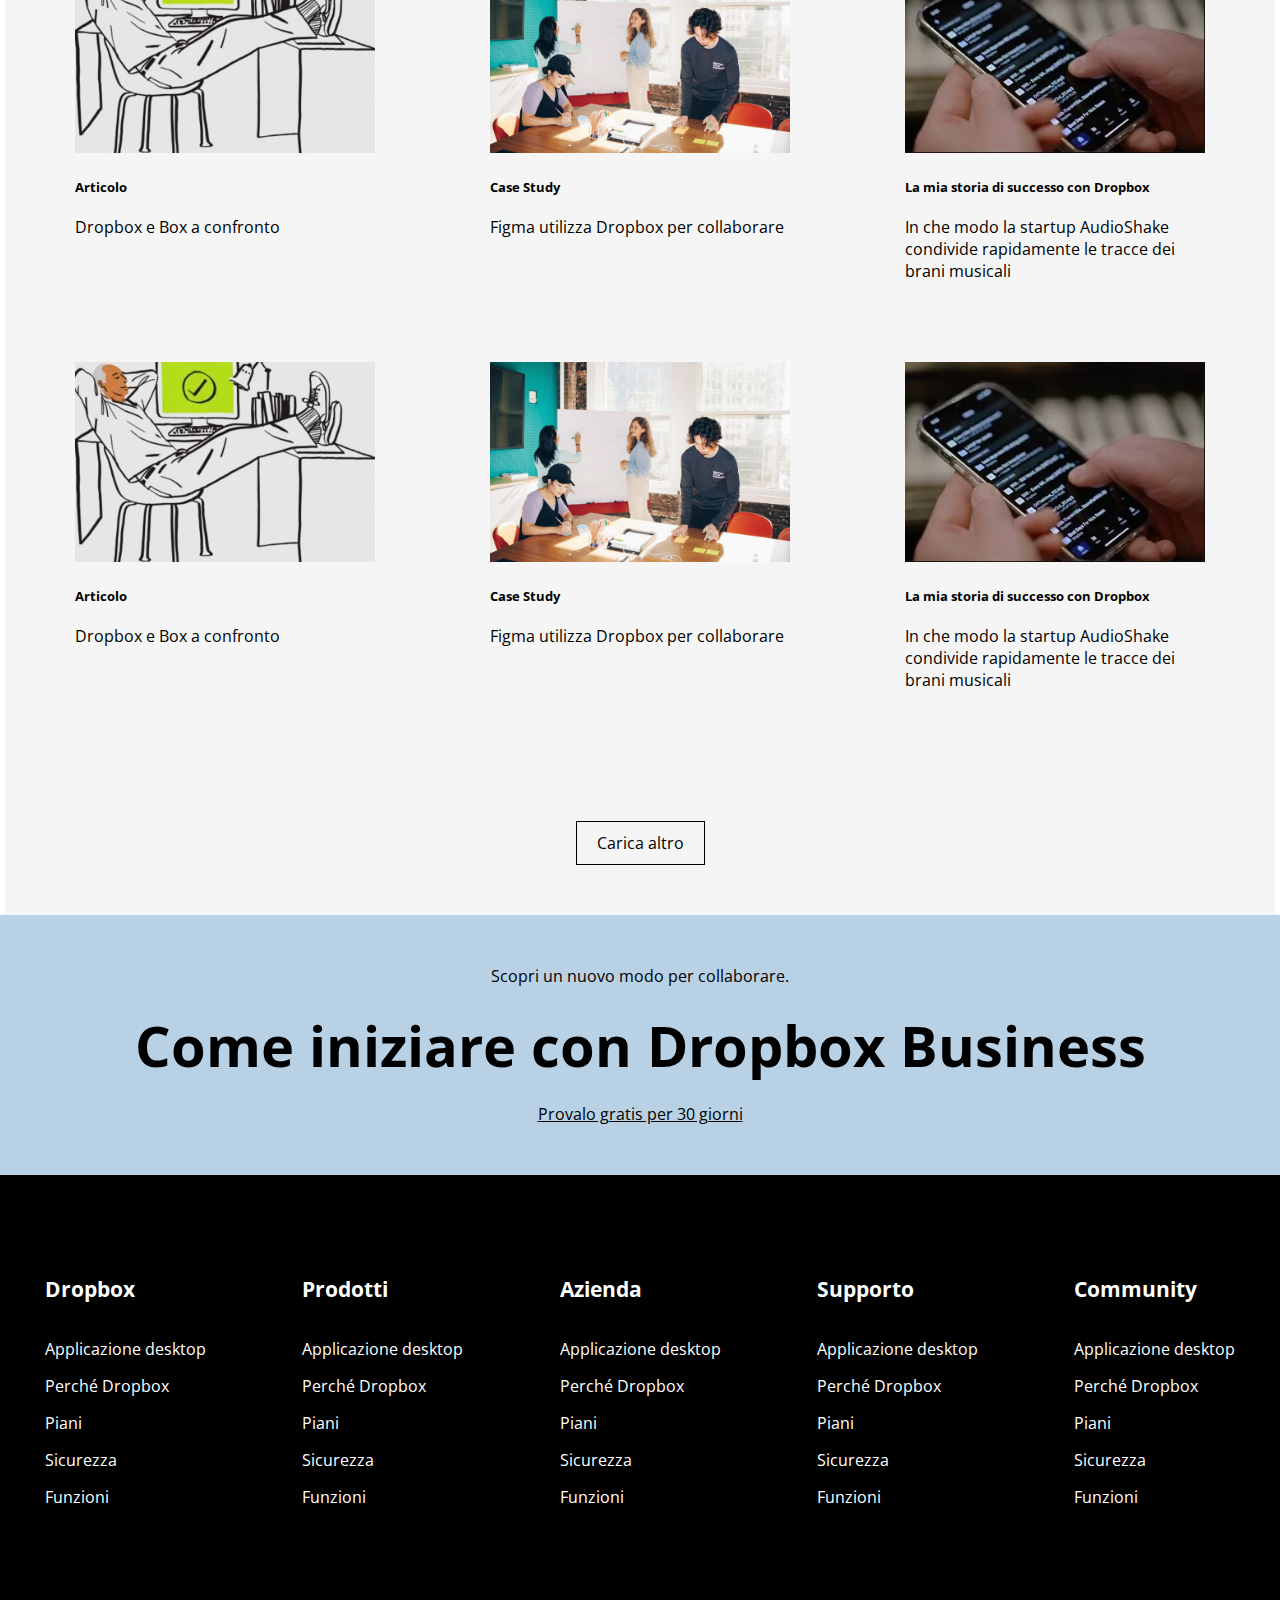
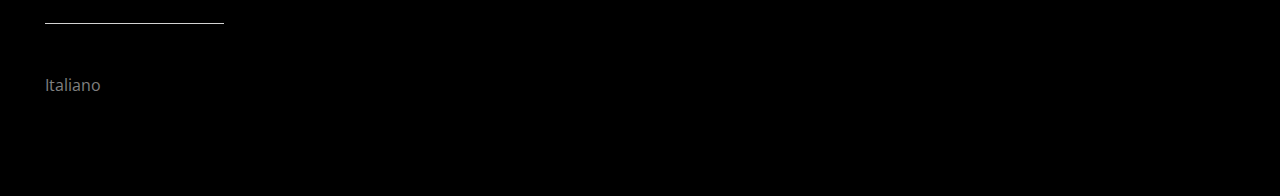
==== commit 4ece6835: "general fix" ====
--- a/resources/resources.html
+++ b/resources/resources.html
@@ -145,7 +145,7 @@
         <!-- scegli risorse  -->
         <div class="choose-resources">
             <div class="res-container d-flex just-space-between align-center">
-                <div class="browse-resources d-flex just-flex-start column-gap">
+                <div class="browse-resources d-flex just-space-between column-gap">
                     <h2>Sono interessato a: </h2>
                     <select name="risorse" id="">
                         <option value="">Tutte le risorse</option>
@@ -169,7 +169,7 @@
         <section class="explore-resources res-container">
             <div class="d-flex just-space-between align-center divider-50">
                 <h2>Esplora tutte le risorse</h2>
-                <a class="blue-button" href="#">Visualizza tutto</a>
+                <a class="simple-anchor" href="#">Visualizza tutto</a>
             </div>
             <div class="res-card-container d-flex wrap just-space-between column-gap row-gap">
                 <div class="res-card">
@@ -291,18 +291,19 @@
         </section>
 
         <!-- call to action  -->
-        <section>
-
-            <div class="res-container res-call-to-action">
+        <section class="res-call-to-action">
+
+            <div class="res-container">
 
                 <div class="divider-20">
                     Scopri un nuovo modo per collaborare.
                 </div>
 
                 <h2 class="res-call-to-action-title divider-20">
-                    <a href="#"></a>
-                    <span>Come iniziare con Dropbox Business</span>
-                    <i class="fa-solid fa-arrow-right"></i>
+                    <a href="#">
+                        Come iniziare con Dropbox Business
+                        <i class="fa-solid fa-arrow-right"></i>
+                    </a>
                 </h2>
 
                 <div class="res-call-to-action-subtitle" >
--- a/css/style.css
+++ b/css/style.css
@@ -113,7 +113,7 @@
     margin-bottom: 10px;
 }
 .section-divider {
-    margin-bottom: 100px;
+    margin-bottom: 150px;
 }
 
 /* Flex  */
@@ -265,14 +265,14 @@
 }
 
 #hero a {
-    display: block;
     width: fit-content;
+}
+#hero .arrow-down a {
     color: var(--color-text);
 }
 
 #hero .arrow-down {
     font-size: 3em;
-    color: var(--color-text);
 }
 
 #hero .arrow-down:hover {
@@ -346,19 +346,8 @@
 .dropbox-partner-text {
     padding: 50px 20px;
 }
-
-.dropbox-partner a {
-    color: var(--color-text);
-    border: 2px solid var(--color-text);
-    padding: 10px 15px;
-    display: block;
+.dropbox-partner-text a {
     width: fit-content;
-}
-
-.dropbox-partner a:hover {
-    background-color: var(--color-button);
-    border: 1px solid var(--color-button);
-    color: var(--color-bg-main);
 }
 
 /* dropbox business section  */
@@ -442,7 +431,7 @@
 /* call to action  */
 .call-to-action {
     background-color: var(--color-box-6);
-    height: calc(100vw / 6);
+    padding: 100px 0;
 }
 
 .call-to-action h2 {
@@ -453,19 +442,11 @@
 .call-to-action-text {
     width: 50%;
 }
-.call-to-action-button a {
-    color: var(--color-text);
-    background-color: var(--color-bg-main);
-    padding: 10px 20px;
+.call-to-action a {
     border: 1px solid var(--color-bg-main);
-
-}
-
-.call-to-action-button a:hover {
-    background-color: var(--color-button);
-    border: 1px solid var(--color-button);
-    color: var(--color-bg-main);
-}
+    padding: 10px 50px;
+}
+
 
 /* faq */
 .faq-question {
@@ -505,15 +486,18 @@
 footer {
     background-color: var(--color-bg-footer);
     color: var(--color-bg-main);
-    padding: 50px 0;
-
+    padding: 100px 0;
+
+}
+.footer-sections {
+    margin-bottom: 100px;
 }
 
 .footer-sections h4 {
-    font-size: 1.4em;
+    font-size: 1.3em;
 }
 .footer-sections li {
-    font-size: 1.2em;
+    font-size: 1em;
     padding-bottom: 15px;
 }
 footer a:hover {
@@ -521,16 +505,18 @@
 }
 
 .choose-language {
-    color: lightgray;
+    color: grey;
     cursor: pointer;
-
-}
+}
+
+/* -------------------------------  */
+
 
 
 /* resources page */
 
 .res-container {
-    max-width:90%;
+    max-width:1600px;
     margin: 0 auto;
     padding: 0 5px;
 }
@@ -589,6 +575,10 @@
     padding: 50px 0;
 }
 
+.browse-resources h2{
+    font-size: 2.5em;
+}
+
 /* resources main  */
 #resources main {
     padding-top: 30px;
@@ -611,6 +601,7 @@
     width: 100%;
     height:200px;
     object-fit: cover;
+    object-position: center;
 }
 
 .card-text-title {
@@ -629,6 +620,10 @@
 .load-more {
     background-color: var(--color-box-large);
     padding-bottom: 50px;
+}
+
+.load-more a {
+    background-color: var(--color-box-large);
 }
 
 
